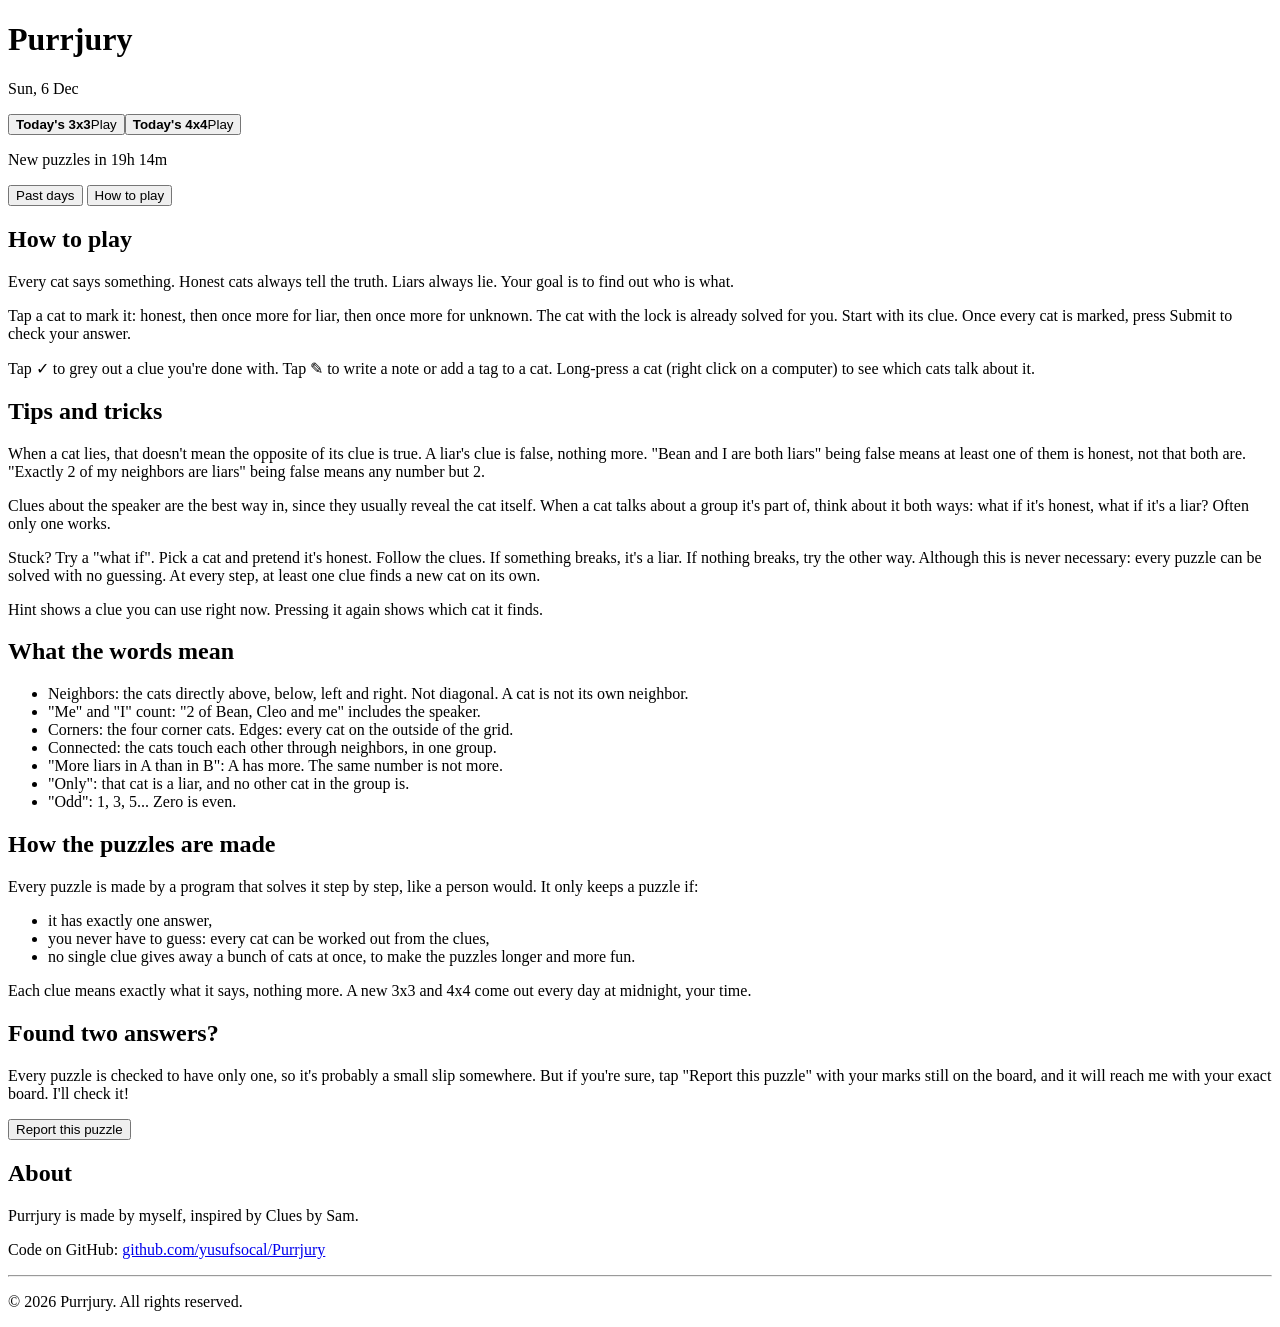
==== web/index.html @ c2bd9f5a "docs(web): how to play says to press Submit" ====
<!doctype html>
<html lang="en">
<head>
  <meta charset="utf-8">
  <meta name="viewport" content="width=device-width, initial-scale=1">
  <title>Purrjury</title>
  <!-- every file gets a new ?v= on each visit, so the browser never uses an old copy (see the scripts at the bottom) -->
  <script>
    const VERSION = Date.now();
    // Which page this is: the daily (this file), or practice/ and feedback/, copies of it made by make_pages.py
    // that set window.PAGE first. Old ?set=feedback links still open the feedback set.
    window.PAGE = window.PAGE || (new URLSearchParams(location.search).get("set") === "feedback" ? "feedback" : "daily");
    document.write(`<link rel="stylesheet" href="style.css?v=${VERSION}">`);
  </script>
</head>
<body>
  <!-- everything you play with, sized to fit the screen on a computer -->
  <div id="screen">
  <header>
    <h1>Purrjury</h1>
  </header>

  <!-- the daily page's first screen: today's two puzzles, your streak and when the next ones come -->
  <section id="home" hidden>
    <p id="home-date"></p>
    <div id="tiles"></div>
    <p id="countdown"></p>
    <div class="home-buttons">
      <button id="past-button">Past days</button>
      <button id="home-how">How to play</button>
    </div>
  </section>

  <!-- the daily page's past days: a month at a time, tap a day to see your times and play it -->
  <section id="past" hidden>
    <div class="past-nav">
      <button id="past-prev" title="Previous month">&larr;</button>
      <b id="past-month"></b>
      <button id="past-next" title="Next month">&rarr;</button>
    </div>
    <div id="calendar"></div>
    <div id="past-day"></div>
    <button id="past-back">Back to today</button>
  </section>

  <!-- practice and feedback pages' first screen: pick a grid size and a difficulty -->
  <section id="menu" hidden>
    <!-- only in the feedback set (index.html?set=feedback): tutorial first, and they can stop any puzzle -->
    <div id="feedback-note" hidden>
      Thanks for playtesting!
      <ol>
        <li>Start with <b>How to play</b> (5 short lessons).</li>
        <li>Then play the puzzles below.</li>
      </ol>
      Stuck or bored? You can stop any puzzle at any time and rate it, solved or not.
    </div>
    <p id="start-here" hidden>Start here</p>
    <button id="how-to-play">How to play</button>
    <h2>Grid size</h2>
    <div class="choice" id="sizes"></div>
    <h2>Difficulty</h2>
    <div class="choice" id="levels"></div>
    <!-- feedback set only: write anything about the whole game -->
    <button id="general-feedback" hidden>Feedback on the whole game</button>
  </section>

  <section id="game" hidden>
  <nav>
    <button id="menu-button" title="Back to the menu (Escape)">Menu</button>
    <button id="prev" title="Previous puzzle (left arrow)">&larr;</button>
    <span id="info"></span>
    <button id="next" title="Next puzzle (right arrow)">&rarr;</button>
  </nav>

  <!-- the lesson's title, what to do and feedback, only in "How to play" -->
  <div id="lesson" hidden></div>

  <p id="legend"></p>

  <main id="grid"></main>

  <div class="controls">
    <span id="timer">0:00</span>
    <button id="check">Check</button>
    <button id="reset">Reset</button>
    <button id="hint">Hint</button>
    <button id="reveal">Reveal</button>
    <button id="stop" hidden>Stop and rate</button>
  </div>
  <p id="message"></p>
  </section>

  <!-- feedback set: the rating card (renderRating in game.js) and the menu's feedback card (renderGeneral).
       Outside #game, so it can show on the menu too, where #game is hidden. -->
  <div id="rating" hidden></div>
  </div>

  <!-- how to play, below the game so the grid gets the screen -->
  <footer>
    <!-- Brom's texts, all open, one after the other -->
    <div id="info-sections">
    <section>
      <h2>How to play</h2>
      <p>Every cat says something. Honest cats always tell the truth. Liars always lie.
        Your goal is to find out who is what.</p>
      <p>Tap a cat to mark it: honest, then once more for liar, then once more for unknown.
        The cat with the lock is already solved for you. Start with its clue.
        Once every cat is marked, press Submit to check your answer.</p>
      <p>Tap &#10003; to grey out a clue you're done with.
        Tap &#9998; to write a note or add a tag to a cat.
        Long-press a cat (right click on a computer) to see which cats talk about it.</p>
    </section>

    <section>
      <h2>Tips and tricks</h2>
      <p>When a cat lies, that doesn't mean the opposite of its clue is true.
        A liar's clue is false, nothing more. "Bean and I are both liars" being false
        means at least one of them is honest, not that both are.
        "Exactly 2 of my neighbors are liars" being false means any number but 2.</p>
      <p>Clues about the speaker are the best way in, since they usually reveal the cat itself.
        When a cat talks about a group it's part of, think about it both ways:
        what if it's honest, what if it's a liar? Often only one works.</p>
      <p>Stuck? Try a "what if".
        Pick a cat and pretend it's honest. Follow the clues.
        If something breaks, it's a liar. If nothing breaks, try the other way.
        Although this is never necessary: every puzzle can be solved with no guessing.
        At every step, at least one clue finds a new cat on its own.</p>
      <p>Hint shows a clue you can use right now. Pressing it again shows which cat it finds.</p>
    </section>

    <section>
      <h2>What the words mean</h2>
      <ul>
        <li>Neighbors: the cats directly above, below, left and right. Not diagonal. A cat is not its own neighbor.</li>
        <li>"Me" and "I" count: "2 of Bean, Cleo and me" includes the speaker.</li>
        <li>Corners: the four corner cats. Edges: every cat on the outside of the grid.</li>
        <li>Connected: the cats touch each other through neighbors, in one group.</li>
        <li>"More liars in A than in B": A has more. The same number is not more.</li>
        <li>"Only": that cat is a liar, and no other cat in the group is.</li>
        <li>"Odd": 1, 3, 5... Zero is even.</li>
      </ul>
    </section>

    <section>
      <h2>How the puzzles are made</h2>
      <p>Every puzzle is made by a program that solves it step by step, like a person would.
        It only keeps a puzzle if:</p>
      <ul>
        <li>it has exactly one answer,</li>
        <li>you never have to guess: every cat can be worked out from the clues,</li>
        <li>no single clue gives away a bunch of cats at once, to make the puzzles longer and more fun.</li>
      </ul>
      <p>Each clue means exactly what it says, nothing more.
        A new 3x3 and 4x4 come out every day at midnight, your time.</p>
    </section>

    <section>
      <h2>Found two answers?</h2>
      <p>Every puzzle is checked to have only one, so it's probably a small slip
        somewhere. But if you're sure, tap "Report this puzzle" with your marks
        still on the board, and it will reach me with your exact board. I'll check it!</p>
      <!-- sends the puzzle and your marks to the sheet (reportPuzzle in game.js) -->
      <p><button id="report">Report this puzzle</button> <span id="report-status"></span></p>
    </section>

    <section>
      <h2>About</h2>
      <p>Purrjury is made by myself, inspired by Clues by Sam.</p>
      <p>Code on GitHub: <a href="https://github.com/yusufsocal/Purrjury">github.com/yusufsocal/Purrjury</a></p>
    </section>
    </div>
  <hr class="divider">
  <p class="rights">&copy; 2026 Purrjury. All rights reserved.</p>
  <p class="version" id="version"></p>
  </footer>

  <script>
    // the daily page loads days.js (which days exist) and this month's puzzles; game.js loads other months
    // when you open past days. Practice plays puzzles.js, the feedback set feedback_puzzles.js.
    if (PAGE === "daily") {
      const now = new Date();
      const month = `${now.getFullYear()}-${String(now.getMonth() + 1).padStart(2, "0")}`;
      document.write(`<script src="daily/days.js?v=${VERSION}"><\/script>`);
      document.write(`<script src="daily/${month}.js?v=${VERSION}"><\/script>`);
    } else {
      const PUZZLE_FILE = PAGE === "feedback" ? "feedback_puzzles.js" : "puzzles.js";
      document.write(`<script src="${PUZZLE_FILE}?v=${VERSION}"><\/script>`);
    }
    document.write(`<script src="tutorial.js?v=${VERSION}"><\/script>`);
    document.write(`<script src="game.js?v=${VERSION}"><\/script>`);
  </script>
</body>
</html>
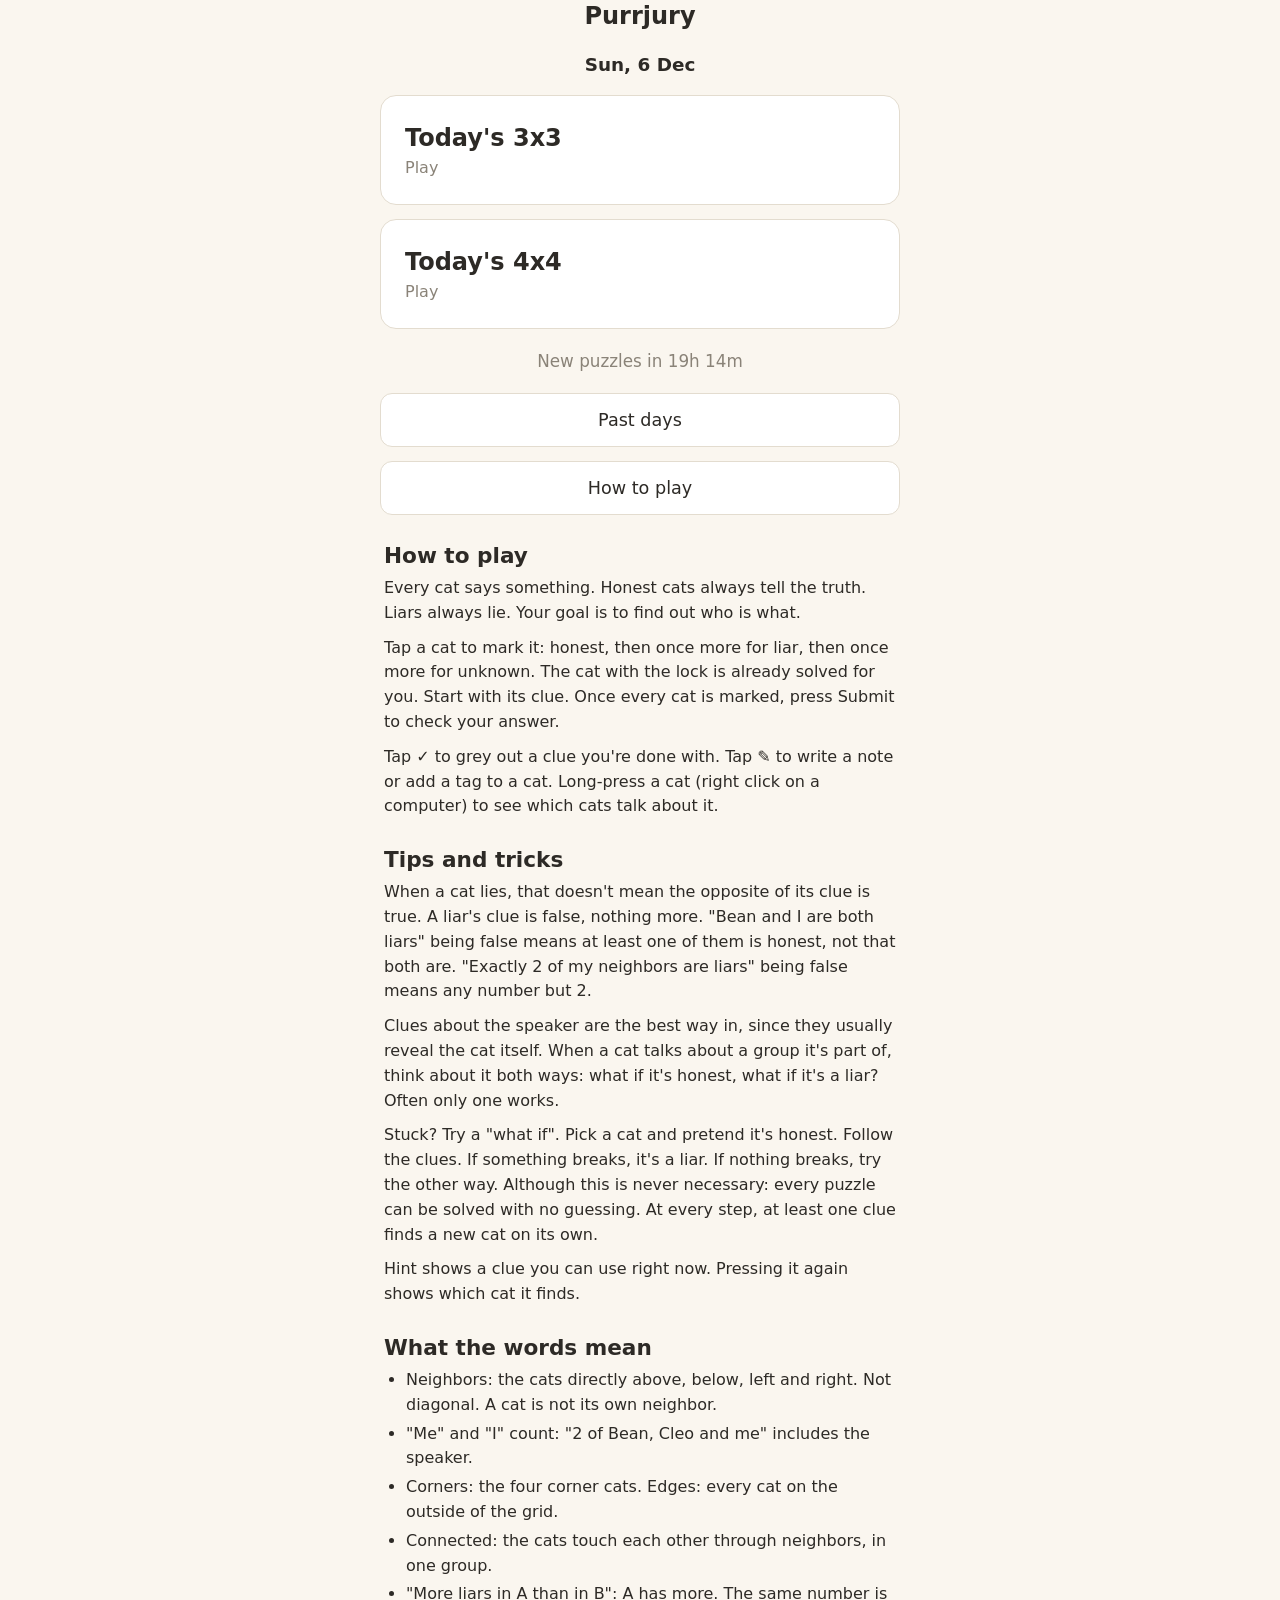
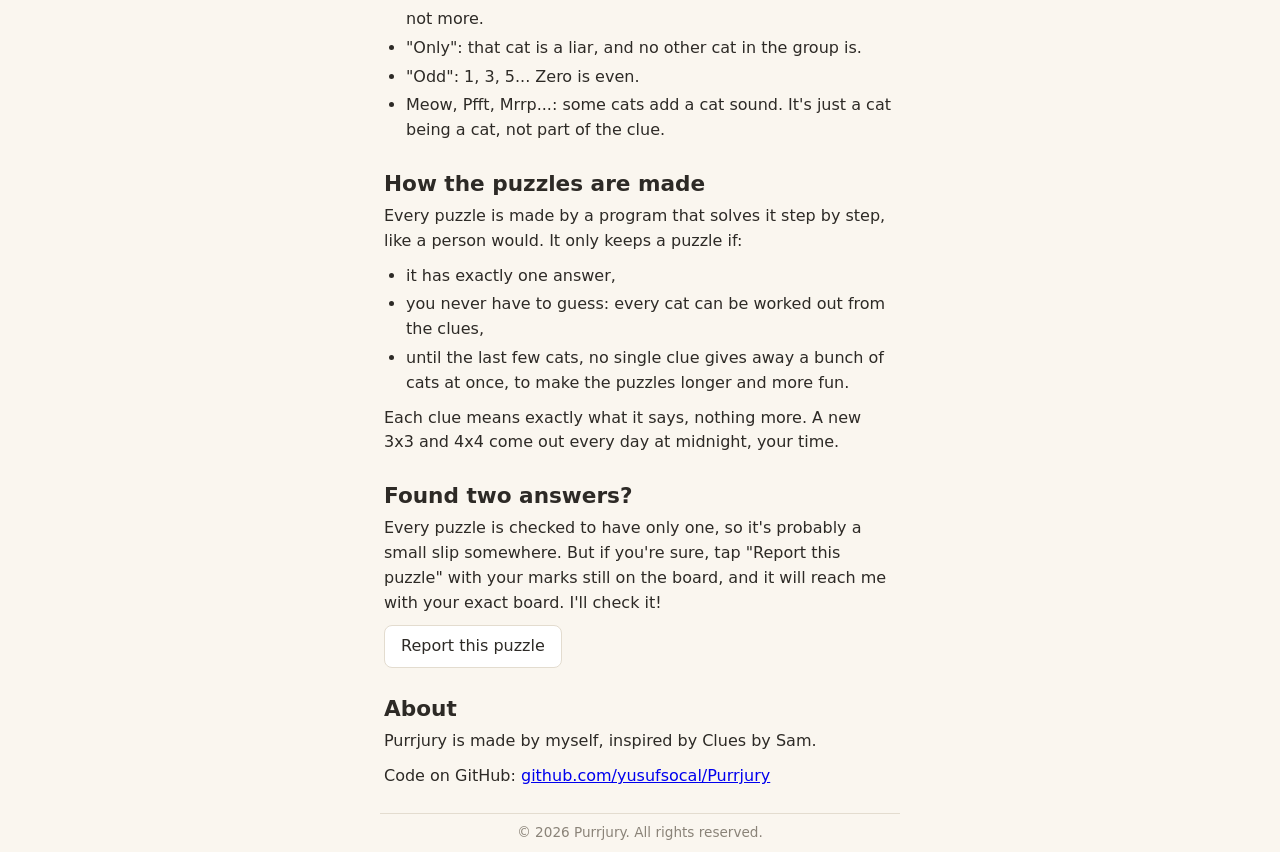
==== commit 7ebb4707: "docs(web): explain cat sounds, puzzles text says the last cats can fall together" ====
--- a/web/index.html
+++ b/web/index.html
@@ -90,7 +90,7 @@
   <p id="message"></p>
   </section>
 
-  <!-- feedback set: the rating card (renderRating in game.js) and the menu's feedback card (renderGeneral).
+  <!-- feedback set: the rating card (renderRating in sheet.js) and the menu's feedback card (renderGeneral).
        Outside #game, so it can show on the menu too, where #game is hidden. -->
   <div id="rating" hidden></div>
   </div>
@@ -138,6 +138,7 @@
         <li>"More liars in A than in B": A has more. The same number is not more.</li>
         <li>"Only": that cat is a liar, and no other cat in the group is.</li>
         <li>"Odd": 1, 3, 5... Zero is even.</li>
+        <li>Meow, Pfft, Mrrp...: some cats add a cat sound. It's just a cat being a cat, not part of the clue.</li>
       </ul>
     </section>
 
@@ -148,7 +149,7 @@
       <ul>
         <li>it has exactly one answer,</li>
         <li>you never have to guess: every cat can be worked out from the clues,</li>
-        <li>no single clue gives away a bunch of cats at once, to make the puzzles longer and more fun.</li>
+        <li>until the last few cats, no single clue gives away a bunch of cats at once, to make the puzzles longer and more fun.</li>
       </ul>
       <p>Each clue means exactly what it says, nothing more.
         A new 3x3 and 4x4 come out every day at midnight, your time.</p>
@@ -159,7 +160,7 @@
       <p>Every puzzle is checked to have only one, so it's probably a small slip
         somewhere. But if you're sure, tap "Report this puzzle" with your marks
         still on the board, and it will reach me with your exact board. I'll check it!</p>
-      <!-- sends the puzzle and your marks to the sheet (reportPuzzle in game.js) -->
+      <!-- sends the puzzle and your marks to the sheet (reportPuzzle in sheet.js) -->
       <p><button id="report">Report this puzzle</button> <span id="report-status"></span></p>
     </section>
 
@@ -175,7 +176,7 @@
   </footer>
 
   <script>
-    // the daily page loads days.js (which days exist) and this month's puzzles; game.js loads other months
+    // the daily page loads days.js (which days exist) and this month's puzzles; daily.js loads other months
     // when you open past days. Practice plays puzzles.js, the feedback set feedback_puzzles.js.
     if (PAGE === "daily") {
       const now = new Date();
@@ -187,7 +188,10 @@
       document.write(`<script src="${PUZZLE_FILE}?v=${VERSION}"><\/script>`);
     }
     document.write(`<script src="tutorial.js?v=${VERSION}"><\/script>`);
-    document.write(`<script src="game.js?v=${VERSION}"><\/script>`);
+    // the game, split by topic. They share everything like one file, so the order matters: main.js starts the page
+    for (const file of ["state", "lessons", "board", "hints", "daily", "sheet", "main"]) {
+      document.write(`<script src="${file}.js?v=${VERSION}"><\/script>`);
+    }
   </script>
 </body>
 </html>
--- a/web/style.css
+++ b/web/style.css
@@ -0,0 +1,506 @@
+:root {
+  --bg: #faf6ef;
+  --card: #ffffff;
+  --ink: #2d2a26;
+  --muted: #8a8378;
+  --line: #e3dccf;
+  --honest: #2f8f5b;
+  --honest-bg: #e6f4ec;
+  --liar: #c2413b;
+  --liar-bg: #fbe8e6;
+}
+
+* { box-sizing: border-box; }
+
+body {
+  margin: 0 auto;
+  max-width: 1100px;
+  padding: 16px;
+  background: var(--bg);
+  color: var(--ink);
+  font-family: system-ui, -apple-system, "Segoe UI", sans-serif;
+}
+
+header { text-align: center; }
+h1 { margin: 8px 0 4px; font-size: 2rem; }
+/* the sections under the game: all open, one after the other. Big bold headings, plain text */
+#info-sections { max-width: 520px; margin: 8px auto 16px; }
+#info-sections h2 { font-size: 1.35rem; margin: 28px 4px 8px; }
+#info-sections p, #info-sections ul { margin: 0 4px 10px; line-height: 1.55; }
+#info-sections ul { padding-left: 22px; }
+#info-sections li { margin-bottom: 4px; }
+/* the faded line at the very bottom, then the rights line */
+.divider { max-width: 520px; margin: 24px auto 10px; border: none; border-top: 1px solid var(--line); }
+.rights { text-align: center; color: var(--muted); font-size: 0.85rem; margin: 0 0 6px; }
+#report-status { color: var(--muted); font-size: 0.9rem; }
+footer { margin-top: 24px; }
+.version { text-align: center; color: var(--muted); font-size: 0.75rem; margin: 0 0 12px; }
+.honest-text { color: var(--honest); }
+.liar-text { color: var(--liar); }
+
+nav, .controls {
+  display: flex;
+  justify-content: center;
+  align-items: center;
+  gap: 12px;
+  margin: 12px 0;
+}
+
+button {
+  font: inherit;
+  padding: 8px 16px;
+  border: 1px solid var(--line);
+  border-radius: 8px;
+  background: var(--card);
+  color: var(--ink);
+  cursor: pointer;
+}
+button:hover { border-color: var(--muted); }
+
+#grid {
+  display: grid;
+  gap: 10px;
+  grid-template-columns: repeat(var(--cols), minmax(0, 1fr));
+}
+
+.card {
+  position: relative;
+  display: flex; flex-direction: column;   /* header on top, the clue fills the rest */
+  background: var(--card);
+  border: 2px solid var(--line);
+  border-radius: 12px;
+  padding: 10px 12px 36px;   /* room at the bottom for the pen and check buttons */
+  cursor: pointer;
+  min-height: 110px;
+  /* long-press on phones shows connections, so it must not select text or open the iOS menu */
+  -webkit-user-select: none;
+  user-select: none;
+  -webkit-touch-callout: none;
+  -webkit-tap-highlight-color: transparent;
+  touch-action: manipulation;
+}
+.card.honest { border-color: var(--honest); background: var(--honest-bg); }
+.card.liar { border-color: var(--liar); background: var(--liar-bg); }
+.card.used .text { opacity: 0.35; }
+.card.given { cursor: default; }   /* easy puzzles: this cat is solved from the start */
+.gibberish { font-style: italic; color: var(--muted); }
+.secret { margin: 6px 0 0; font-size: 0.85rem; color: var(--muted); }
+
+/* after Reveal: thick outline shows the real answer */
+.card.answer-honest { box-shadow: 0 0 0 4px var(--honest); }
+.card.answer-liar { box-shadow: 0 0 0 4px var(--liar); }
+
+/* header: cat in the middle, name and color under it, a dashed line before the clue */
+.top {
+  display: flex; flex-direction: column; align-items: center;
+  margin: -10px -12px 0;
+  padding: 8px 8px 4px;
+  border-bottom: 1px dashed var(--line);
+}
+/* the pixel cat: drawn at 32x32, shown at exactly 2x so the pixels stay crisp */
+.sprite { width: 64px; height: 64px; image-rendering: pixelated; }
+/* the color goes on its own line if there's no room next to the name */
+.name-line { display: flex; flex-wrap: wrap; justify-content: center; align-items: baseline; column-gap: 6px; max-width: 100%; }
+.name { font-weight: 700; max-width: 100%; white-space: nowrap; overflow: hidden; text-overflow: ellipsis; }
+.color { color: var(--muted); font-size: 0.8rem; white-space: nowrap; }
+.badge {
+  position: absolute;
+  bottom: 10px; left: 12px;
+  display: flex; gap: 4px; align-items: center;
+  font-size: 0.75rem; font-weight: 700; text-transform: uppercase; white-space: nowrap;
+}
+.given-lock { font-size: 0.8rem; }
+.honest .badge { color: var(--honest); }
+.liar .badge { color: var(--liar); }
+/* the clue sits in the middle of the space under the header, both ways */
+.text {
+  flex: 1;
+  display: flex; align-items: center; justify-content: center;
+  margin: 8px 0 0;
+  text-align: center;
+  line-height: 1.35;
+  overflow-wrap: break-word;
+  hyphens: auto;
+}
+
+.used-toggle {
+  position: absolute;
+  bottom: 6px; right: 6px;
+  padding: 0 6px;
+  font-size: 0.85rem;
+  line-height: 1.4;
+}
+
+/* pen: your own notes and tags on a cat */
+.pen-toggle {
+  position: absolute;
+  bottom: 6px; right: 40px;
+  padding: 0 6px;
+  font-size: 0.85rem;
+  line-height: 1.4;
+}
+.pen-toggle.has-notes { border-color: var(--muted); }
+.chips { display: flex; gap: 4px; margin-top: 6px; }
+.chip {
+  display: inline-flex; align-items: center; justify-content: center;
+  min-width: 18px; height: 18px; padding: 0 5px;
+  border-radius: 9px;
+  font-size: 0.75rem; font-weight: 700;
+  background: #efe6d2; color: var(--ink);
+}
+.chip-blue, .chip-purple { min-width: 14px; height: 14px; padding: 0; }
+.chip-blue { background: var(--about); }
+.chip-purple { background: #7a4fc4; }
+.note { margin: 6px 0 0; font-size: 0.85rem; font-style: italic; color: var(--muted); overflow-wrap: break-word; }
+.note-editor { display: flex; flex-direction: column; gap: 6px; margin-top: 8px; cursor: default; }
+.tag-row { display: flex; gap: 6px; }
+.tag-toggle { padding: 4px 8px; display: inline-flex; align-items: center; }
+.tag-toggle.on { border-color: var(--ink); background: #efe6d2; }
+.note-editor textarea {
+  font: inherit; font-size: 0.85rem;
+  padding: 6px;
+  border: 1px solid var(--line); border-radius: 8px;
+  resize: vertical;
+  /* the card blocks text selection for long-press, but the note field needs it */
+  -webkit-user-select: text; user-select: text;
+  -webkit-touch-callout: default;
+}
+.note-done { align-self: flex-end; padding: 4px 12px; }
+
+:root { --about: #2f6fdb; }   /* the blue tag chip */
+
+/* connections (right click or long-press a cat): every other cat fades out, so the ones involved stand out.
+   The chosen cat gets a dark outline, the cats that talk about it a blue one. Their names grow for a moment
+   (from their middle, so they grow both ways) and stay bold, and the cats that talk about it do one hop. */
+.card { transition: opacity 0.2s, transform 0.4s; }
+#grid.connecting .card:not(.focus):not(.talked-by) { opacity: 0.3; }
+.card.focus { outline: 3px solid var(--ink); outline-offset: 2px; }
+.card.talked-by { outline: 3px solid var(--about); outline-offset: 2px; }
+/* phones: the card sinks a little while you hold it, so you can feel a long-press coming */
+.card.pressing { transform: scale(0.94); transition: transform 0.5s ease-in; }
+.card.focus .name { text-decoration: underline; text-underline-offset: 3px; }
+.card.focus .name, .card.talked-by .name {
+  display: inline-block;
+  transform-origin: center;
+  font-weight: 800;
+  animation: name-grow 0.45s ease-out;
+}
+@keyframes name-grow { 0%, 100% { transform: scale(1); } 35% { transform: scale(1.35); } }
+.card.talked-by .sprite { animation: hop 0.5s ease-out; }   /* hop: see the guide cat */
+@media (prefers-reduced-motion: reduce) {
+  .card.talked-by .sprite, .card .name { animation: none; }
+}
+/* just solved: the cats hop in a wave (each card's --wave delay comes from celebrate in board.js),
+   and "Purrfect!" pops in above the grid. Phones bounce the whole card, their cat picture is the faint one. */
+.card.wave .sprite { animation: hop 0.5s ease-out var(--wave) both; }
+@keyframes card-bounce { 0%, 100% { transform: translateY(0); } 40% { transform: translateY(-8px); } }
+.tag-purr { font-size: 1rem; color: var(--honest); animation: name-grow 0.45s ease-out; }
+@media (max-width: 600px) { .card.wave { animation: card-bounce 0.45s ease-out var(--wave) both; } }
+@media (prefers-reduced-motion: reduce) { .card.wave, .card.wave .sprite, .tag-purr { animation: none; } }
+#legend { display: flex; justify-content: center; flex-wrap: wrap; gap: 8px; min-height: 1.6em; margin: 0 0 10px; }
+.tag { font-size: 0.8rem; font-weight: 600; }
+.tag-by { color: var(--ink); }
+
+/* hint: dashed outline around the clues you can use right now */
+:root { --hint: #c98a12; }
+/* a card a hint (or the guide) points at: it pulses, a glow that grows and fades */
+.card.hint { outline: 3px solid var(--hint); outline-offset: 2px; animation: pulse 1.4s ease-out infinite; }
+@keyframes pulse {
+  0% { box-shadow: 0 0 0 0 #c98a12aa; }
+  70%, 100% { box-shadow: 0 0 0 14px #c98a1200; }
+}
+/* a button the guide points at (the pen, the ✓, Hint): it pulses the same way */
+.point { outline: 3px solid var(--hint); outline-offset: 2px; animation: pulse 1.4s ease-out infinite; }
+/* pressing Hint again: the cat that clue finds gets a dashed outline */
+.card.hint-found { outline: 3px dashed var(--hint); outline-offset: 2px; }
+@media (prefers-reduced-motion: reduce) { .card.hint, .point { animation: none; } }
+.tag-hint { color: var(--hint); }
+
+/* menu: pick a grid size, then a difficulty */
+#menu { text-align: center; margin: 24px 0; }
+
+/* the daily's home: the date and streak, a tile per puzzle, the countdown */
+/* everything stacked and full width: there's little on it, so it gets big */
+#home, #past { text-align: center; margin: 24px auto; width: 100%; max-width: 520px; }
+#home-date { font-size: 1.15rem; font-weight: 600; margin: 0 0 20px; }
+#tiles, .past-tiles, .home-buttons { display: flex; flex-direction: column; gap: 14px; }
+.tile {
+  display: grid; grid-template-columns: 1fr auto; align-content: center; gap: 6px 12px; text-align: left;
+  min-height: 110px; padding: 20px 24px; border-radius: 16px; background: var(--card);
+}
+.tile b { font-size: 1.5rem; }
+.tile-time { align-self: center; text-align: right; font-size: 1.2rem; color: var(--muted); font-variant-numeric: tabular-nums; }
+.tile.done .tile-time { color: var(--honest); font-weight: 600; }
+.tile-status { grid-column: 1 / -1; font-size: 1rem; color: var(--muted); }
+#countdown { color: var(--muted); font-size: 1.05rem; margin: 22px 0; font-variant-numeric: tabular-nums; }
+.home-buttons button { padding: 16px; font-size: 1.1rem; border-radius: 12px; }
+.past-tiles .tile { min-height: 80px; }
+
+/* past days: a month of days, Monday first. Green: both solved, yellow: played */
+.past-nav { display: flex; justify-content: space-between; align-items: center; margin-bottom: 10px; }
+#calendar { display: grid; grid-template-columns: repeat(7, 1fr); gap: 4px; margin-bottom: 14px; }
+.weekday { font-size: 0.75rem; color: var(--muted); }
+.day { padding: 8px 0; border-radius: 8px; font-variant-numeric: tabular-nums; }
+.day:disabled { opacity: 0.3; cursor: default; }
+.day.both { background: var(--honest-bg); border-color: var(--honest); color: var(--honest); font-weight: 600; }
+.day.some { background: #fbf1d9; border-color: #c98a12; }
+.day.today { text-decoration: underline; font-weight: 700; }
+.day.picked { outline: 2px solid var(--ink); }
+#past-day { margin-bottom: 14px; }
+#past-day b { display: block; margin-bottom: 8px; }
+#menu h2 { font-size: 0.85rem; text-transform: uppercase; letter-spacing: 0.08em; color: var(--muted); margin: 20px 0 8px; }
+.choice { display: flex; justify-content: center; flex-wrap: wrap; gap: 10px; }
+.choice button.selected { background: var(--ink); border-color: var(--ink); color: var(--bg); }
+.level { display: flex; flex-direction: column; align-items: center; gap: 2px; min-width: 130px; padding: 14px 18px; }
+.level-name { font-weight: 700; font-size: 1.1rem; text-transform: capitalize; }
+.level-count { font-size: 0.8rem; color: var(--muted); }
+.level-easy .level-name { color: var(--honest); }
+.level-medium .level-name { color: #c98a12; }
+.level-hard .level-name { color: var(--liar); }
+.level-tricky .level-name { color: #7a4fc4; }
+[hidden] { display: none !important; }
+
+/* "How to play": the button on the menu, and the box above a lesson's grid */
+#how-to-play { font-weight: 600; padding: 8px 18px; }
+/* the guide cat on the left, its speech bubble on the right with a little tail pointing at it */
+#lesson { --bubble: #fff4d6; display: flex; align-items: center; justify-content: center; gap: 14px; max-width: 800px; margin: 0 auto 8px; }
+#lesson .guide { width: 128px; height: 128px; image-rendering: pixelated; flex: none; }
+/* short computer screens: a smaller guide, so the lesson box is only as tall as the bubble and the grid gets the rest */
+@media (min-width: 601px) and (max-height: 800px) { #lesson .guide { width: 96px; height: 96px; } }
+/* warm yellow, so it stands out from the white cards */
+#lesson .bubble {
+  position: relative; flex: 1; padding: 12px 18px;
+  background: var(--bubble); border: 3px solid var(--ink); border-radius: 18px;
+  font-size: 1.15rem; box-shadow: 0 4px 0 #0002;
+}
+#lesson .bubble::before {   /* the tail: a small square turned 45 degrees, half under the bubble's edge */
+  content: ""; position: absolute; left: -11px; top: calc(50% - 9px); width: 16px; height: 16px;
+  background: var(--bubble); border-left: 3px solid var(--ink); border-bottom: 3px solid var(--ink); transform: rotate(45deg);
+}
+/* when the guide says something new: the cat hops, the bubble pops in */
+#lesson .guide.hop { animation: hop 0.5s ease-out; }
+#lesson .bubble.pop { animation: pop 0.3s ease-out; }
+@keyframes hop { 0%, 100% { transform: translateY(0); } 35% { transform: translateY(-18px); } 65% { transform: translateY(0); } 80% { transform: translateY(-5px); } }
+@keyframes pop { from { transform: scale(0.94); opacity: 0.4; } to { transform: scale(1); opacity: 1; } }
+@media (prefers-reduced-motion: reduce) { #lesson .guide.hop, #lesson .bubble.pop { animation: none; } }
+#lesson h2 { font-size: 1.2rem; margin: 2px 0 4px; }
+#lesson p { margin: 4px 0; }
+/* the bubble keeps room for its longest feedback (keepTallest in game.js), so nothing moves when it shows up */
+.lesson-feedback { line-height: 1.35; font-weight: 600; }
+.lesson-feedback.wrong { color: var(--liar); }
+.lesson-feedback.solved { color: var(--honest); }
+.lesson-feedback button { margin-left: 6px; font-weight: 600; }
+
+/* feedback set (index.html?set=feedback): the note on the menu, the Stop and rate button and the rating card */
+#feedback-note {
+  max-width: 420px; margin: 14px auto 0; padding: 8px 12px;
+  background: #fff4d6; border: 1px solid #ecd9a0; border-radius: 10px; font-size: 0.9rem; text-align: left;
+}
+#feedback-note ol { margin: 4px 0 6px; padding-left: 22px; }
+/* How to play stands out on the feedback menu, with a small "Start here" above it */
+#start-here { margin: 14px 0 4px; font-size: 0.8rem; font-weight: 600; color: var(--hint); }
+body.feedback #how-to-play { border: 2px solid var(--hint); }
+#general-feedback { margin-top: 24px; }
+#stop { font-weight: 600; border-color: var(--ink); }
+#stop:disabled { font-weight: 400; border-color: var(--line); color: var(--muted); cursor: default; }
+/* the card floats over the bottom of the grid, so nothing moves and nothing needs scrolling */
+#rating {
+  position: fixed; left: 50%; bottom: 12px; transform: translateX(-50%); z-index: 30;
+  width: min(400px, calc(100% - 16px));
+  padding: 12px 16px; background: var(--card);
+  border: 2px solid var(--line); border-radius: 14px; box-shadow: 0 -4px 16px #0003;
+}
+#rating h3 { margin: 0 0 2px; font-size: 1.05rem; }
+.rating-help { margin: 0 0 4px; font-size: 0.8rem; color: var(--muted); }
+.paw-row { display: flex; align-items: center; }
+.paw-label { width: 3.2em; font-weight: 600; }
+/* a paw you haven't given is grey and faint */
+.paw { border: none; background: none; padding: 2px 4px; font-size: 1.6rem; line-height: 1.1; filter: grayscale(1); opacity: 0.3; }
+.paw.on { filter: none; opacity: 1; }
+#rating textarea {
+  display: block; width: 100%; margin: 8px 0;
+  font: inherit; font-size: 1rem;   /* 16px or more, or phones zoom in when you tap it */
+  padding: 6px 8px; border: 1px solid var(--line); border-radius: 8px; resize: none;
+}
+/* the daily's solved card: simple. The time big, one grey line, dots for hard and fun,
+   a note that's only a line to write on (no box), and two buttons. ✕ in the corner closes it. */
+#rating.simple { text-align: center; padding: 18px 20px 16px; }
+.card-close { position: absolute; top: 6px; right: 8px; border: none; background: none; padding: 4px 8px; color: var(--muted); font-size: 1rem; }
+.solved-time { margin: 0; font-size: 2.2rem; font-weight: 700; font-variant-numeric: tabular-nums; }
+.solved-line { margin: 2px 0 14px; font-size: 0.85rem; color: var(--muted); }
+.dot-row { display: flex; justify-content: center; align-items: center; gap: 8px; margin: 6px 0; }
+.dot-row::after { content: ""; width: 3em; }   /* as wide as the label, so the dots sit in the middle */
+.dot-label { width: 3em; text-align: right; font-size: 0.85rem; color: var(--muted); }
+.dot { width: 20px; height: 20px; padding: 0; border-radius: 50%; border: 2px solid var(--line); background: none; }
+.dot:hover { border-color: var(--muted); }
+.dot.on { background: var(--ink); border-color: var(--ink); }
+#rating textarea.note-line {
+  margin: 14px 0 0; padding: 4px 2px; border: none; border-bottom: 1px solid var(--line); border-radius: 0;
+  background: transparent; outline: none; resize: none; overflow: hidden; text-align: left;
+}
+#rating textarea.note-line:focus { border-bottom-color: var(--ink); }
+#rating.simple .rating-buttons { margin-top: 16px; }
+#rating.simple .rating-buttons button { flex: 1; }
+/* the one-time "how often do you play logic puzzles?" question */
+.experience p { margin: 8px 0 4px; font-size: 0.9rem; font-weight: 600; }
+.experience button { padding: 4px 12px; }
+.rating-error { margin: 0 0 8px; font-size: 0.85rem; color: var(--liar); }
+.rating-buttons { display: flex; flex-wrap: wrap; gap: 8px; }
+.rating-buttons .main { border-color: var(--ink); font-weight: 600; }
+
+#timer { font-variant-numeric: tabular-nums; color: var(--muted); min-width: 3em; }
+#message { text-align: center; min-height: 1.5em; font-weight: 600; }
+
+/* On a computer the whole grid fits the screen: the rows share the height that's left,
+   and the cat and the clue text shrink to fit their card (see fitText in game.js). */
+@media (min-width: 601px) {
+  body { padding-top: 0; padding-bottom: 0; }
+  /* only while playing: the grid gets the whole screen. Home and the menu stay short, so the sections come right after */
+  body.playing #screen { height: 100dvh; display: flex; flex-direction: column; padding: 6px 0; }
+  h1 { font-size: 1.5rem; margin: 2px 0; }
+  #game:not([hidden]) { flex: 1; min-height: 0; display: flex; flex-direction: column; }
+  #game nav, #game .controls { margin: 6px 0; }
+  #legend { margin: 0 0 6px; min-height: 1.3em; }
+  #message { margin: 2px 0 0; min-height: 1.3em; }
+  /* the grid area is split into --slots rows and columns (3 for a 3x3, 4 for a 4x4) */
+  #grid {
+    flex: 1; min-height: 0;
+    grid-template-columns: repeat(var(--cols), calc((100% - (var(--slots) - 1) * 10px) / var(--slots)));
+    grid-template-rows: repeat(var(--rows), calc((100% - (var(--slots) - 1) * 10px) / var(--slots)));
+    justify-content: center; align-content: center;
+  }
+  /* the lessons' 1x2 and 1x3 grids have height to spare: a card is never too short for the cat, its name
+     and its color (about 160px), even when the guide's bubble is tall */
+  #grid[data-rows="1"] {
+    grid-template-rows: max(calc((100% - (var(--slots) - 1) * 10px) / var(--slots)), min(160px, 100%));
+  }
+  /* left: the cat with its name and color under it. right: the clue, in the middle of the space next to them.
+     The clue's row can shrink, and fitText then makes its font smaller. */
+  .card {
+    min-height: 0; overflow: hidden; container-type: size;
+    display: grid;
+    grid-template-columns: auto minmax(0, 1fr);
+    grid-template-rows: minmax(0, 1fr) auto auto;
+    column-gap: 12px;
+    padding: 8px 12px;
+  }
+  .top { grid-column: 1; grid-row: 1 / -1; align-self: center; margin: 0; padding: 0; border: none; max-width: 130px; }
+  .sprite { width: 64px; height: 64px; }
+  .name-line { flex-direction: column; align-items: center; }   /* name, then the color under it */
+  /* room above for the pen and check buttons, below for the honest/liar badge */
+  .text { grid-column: 2; grid-row: 1; margin: 16px 0 6px; min-height: 0; overflow: hidden; }
+  .chips { grid-column: 2; grid-row: 2; justify-content: center; margin: 0 0 12px; }
+  .note, .secret { grid-column: 2; grid-row: 3; text-align: center; margin: 0 0 12px; }
+  .used-toggle, .pen-toggle { top: 6px; bottom: auto; }
+  .badge { top: auto; bottom: 6px; left: auto; right: 10px; }
+  /* 3x3 cards are big, so their clue and name get a bigger font (fitText still shrinks it if needed) */
+  #grid[data-cols="3"] .text { font-size: 1.2rem; }
+  /* the tutorial's 2x2 and 1x2 grids have even bigger cards */
+  #grid[data-cols="2"] .text, #grid[data-cols="1"] .text { font-size: 1.4rem; }
+  #grid:is([data-cols="1"], [data-cols="2"], [data-cols="3"]) .name { font-size: 1.1rem; }
+  /* and a bigger cat: 3x the sprite, 4x on tall cards (whole multiples keep the pixels crisp) */
+  #grid:is([data-cols="1"], [data-cols="2"], [data-cols="3"]) .sprite { width: 96px; height: 96px; }
+  @container (min-height: 200px) {
+    #grid:is([data-cols="1"], [data-cols="2"], [data-cols="3"]) .sprite { width: 128px; height: 128px; }
+  }
+  /* shorter cards: a smaller cat, so its name and color still fit under it
+     (the 96px cat needs about 137px with them, the 64px one 104px) */
+  @container (max-height: 136px) {
+    #grid:is([data-cols="1"], [data-cols="2"], [data-cols="3"]) .sprite { width: 64px; height: 64px; }
+  }
+  /* very short cards: a small cat (4x4 names are smaller, so their 64px cat fits down to 100px) */
+  @container (max-height: 103px) {
+    #grid:is([data-cols="1"], [data-cols="2"], [data-cols="3"]) .sprite { width: 32px; height: 32px; }
+  }
+  @container (max-height: 100px) {
+    .sprite { width: 32px; height: 32px; }
+  }
+  /* the notes box opens below the card, on top of the next one */
+  .card.editing { overflow: visible; z-index: 5; }
+  .note-editor {
+    position: absolute; left: -2px; right: -2px; top: calc(100% - 6px);
+    margin: 0; padding: 8px 10px 10px;
+    background: var(--card); border: 2px solid var(--line); border-top: none;
+    border-radius: 0 0 12px 12px; box-shadow: 0 6px 14px #0002;
+  }
+  /* the bottom row: it opens above the card instead, on top of the one above */
+  .card.opens-up .note-editor {
+    top: auto; bottom: calc(100% - 6px);
+    border-top: 2px solid var(--line); border-bottom: none;
+    border-radius: 12px 12px 0 0; box-shadow: 0 -6px 14px #0002;
+  }
+}
+
+/* On a phone the whole game fits the screen: a slim top bar, the grid, and the buttons under it.
+   No big cats: each card gets a band in the cat's color with its name, and a faint cat behind the clue.
+   Heights use svh, the screen height with the browser's address bar showing. Unlike dvh it doesn't change
+   when the address bar hides or shows while you scroll, so the cards keep their size. */
+@media (max-width: 600px) {
+  body { padding: 6px; }
+  body.playing header { display: none; }
+  /* the page padding is 12px; the grid takes whatever the top bar, the buttons and the message leave */
+  body.playing:not(.in-lesson) #screen { height: calc(100svh - 12px); display: flex; flex-direction: column; }
+  body.playing:not(.in-lesson) #game:not([hidden]) { flex: 1; min-height: 0; display: flex; flex-direction: column; }
+  body.playing:not(.in-lesson) #grid { flex: 1; min-height: 0; height: auto; }
+  #message { margin: 2px 0 0; min-height: 1.3em; font-size: 0.9rem; }
+  #game nav { margin: 0 0 6px; gap: 6px; justify-content: space-between; }
+  #game nav button { padding: 4px 10px; font-size: 0.85rem; }
+  #info { font-size: 0.8rem; font-weight: 600; text-align: center; }
+  /* nav (about 32px) + its margin + the page padding: the grid gets the rest of the screen */
+  #grid {
+    gap: 5px;
+    height: calc(100svh - 50px);
+    grid-template-rows: repeat(var(--rows), minmax(0, 1fr));
+  }
+  /* lessons have tiny grids: each row gets the height it would have in a 3x3, not the whole screen */
+  body.in-lesson #grid { height: calc((100svh - 50px) * var(--rows) / 3); }
+  /* a smaller guide and bubble, so the lesson still fits above the grid */
+  #lesson { gap: 10px; align-items: flex-start; }
+  #lesson .guide { width: 64px; height: 64px; margin-top: 6px; }
+  #lesson .bubble { font-size: 0.95rem; padding: 8px 12px; border-width: 2px; }
+  #lesson .bubble::before { top: 30px; left: -9px; width: 14px; height: 14px; border-width: 2px; }
+  #lesson h2 { font-size: 1.05rem; }
+  /* the hint / connections label floats over the grid instead of taking a row, just above the buttons */
+  #legend {
+    position: fixed; bottom: 70px; left: 50%; transform: translateX(-50%); z-index: 20; width: max-content; max-width: calc(100% - 20px);
+    margin: 0; min-height: 0; padding: 2px 10px;
+    background: #fffe; border-radius: 8px; box-shadow: 0 1px 4px #0002;
+  }
+  #legend:empty { display: none; }
+  .controls { margin: 6px 0 0; flex-wrap: wrap; gap: 8px; }
+  .controls button { padding: 6px 12px; }
+
+  /* isolate: the faint cat can sit behind the band and the clue but still on top of the card's background */
+  .card { min-height: 0; overflow: hidden; padding: 0 5px 18px; font-size: 0.85rem; border-radius: 10px; isolation: isolate; }
+  /* the band: the cat's color with its name and color word */
+  .top {
+    margin: 0 -5px 2px; padding: 2px 4px 3px;
+    background: var(--coat); border-bottom: none;
+  }
+  .name-line { flex-direction: column; align-items: center; }
+  .name { font-size: 0.8rem; color: #fff; text-shadow: 0 1px 2px #000a; }
+  .color { font-size: 0.62rem; color: #fffd; text-shadow: 0 1px 2px #000a; line-height: 1.1; }
+  .light-coat .name, .light-coat .color { color: var(--ink); text-shadow: 0 1px 1px #fff8; }
+  /* the faint cat behind the clue */
+  .sprite {
+    position: absolute; left: 50%; top: 58%; transform: translate(-50%, -50%);
+    width: 80%; max-width: 96px; height: auto; opacity: 0.14; z-index: -1;
+    animation: none !important;   /* no hop: its transform would replace the centering and throw the cat into a corner */
+  }
+  .text { min-height: 0; overflow: hidden; margin: 4px 0 0; line-height: 1.25; }
+  .used-toggle, .pen-toggle { bottom: 3px; font-size: 0.6rem; padding: 0 4px; border-radius: 6px; }
+  .used-toggle { right: 3px; }
+  .pen-toggle { right: 30px; }
+  /* no room for the word, the card color already says honest or liar: just the lock, in the band's corner */
+  .mark-word { display: none; }
+  .badge { bottom: auto; top: 3px; left: auto; right: 3px; z-index: 2; }
+  /* the notes box opens as a panel at the bottom of the screen, cards are too narrow for it */
+  .card.editing { overflow: visible; z-index: 40; }   /* above the other cards, so its panel is too */
+  .note-editor {
+    position: fixed; left: 8px; right: 8px; bottom: 8px; z-index: 30;
+    margin: 0; padding: 10px;
+    background: var(--card); border: 2px solid var(--line); border-radius: 12px;
+    box-shadow: 0 -4px 16px #0003;
+    font-size: 1rem;
+  }
+}
